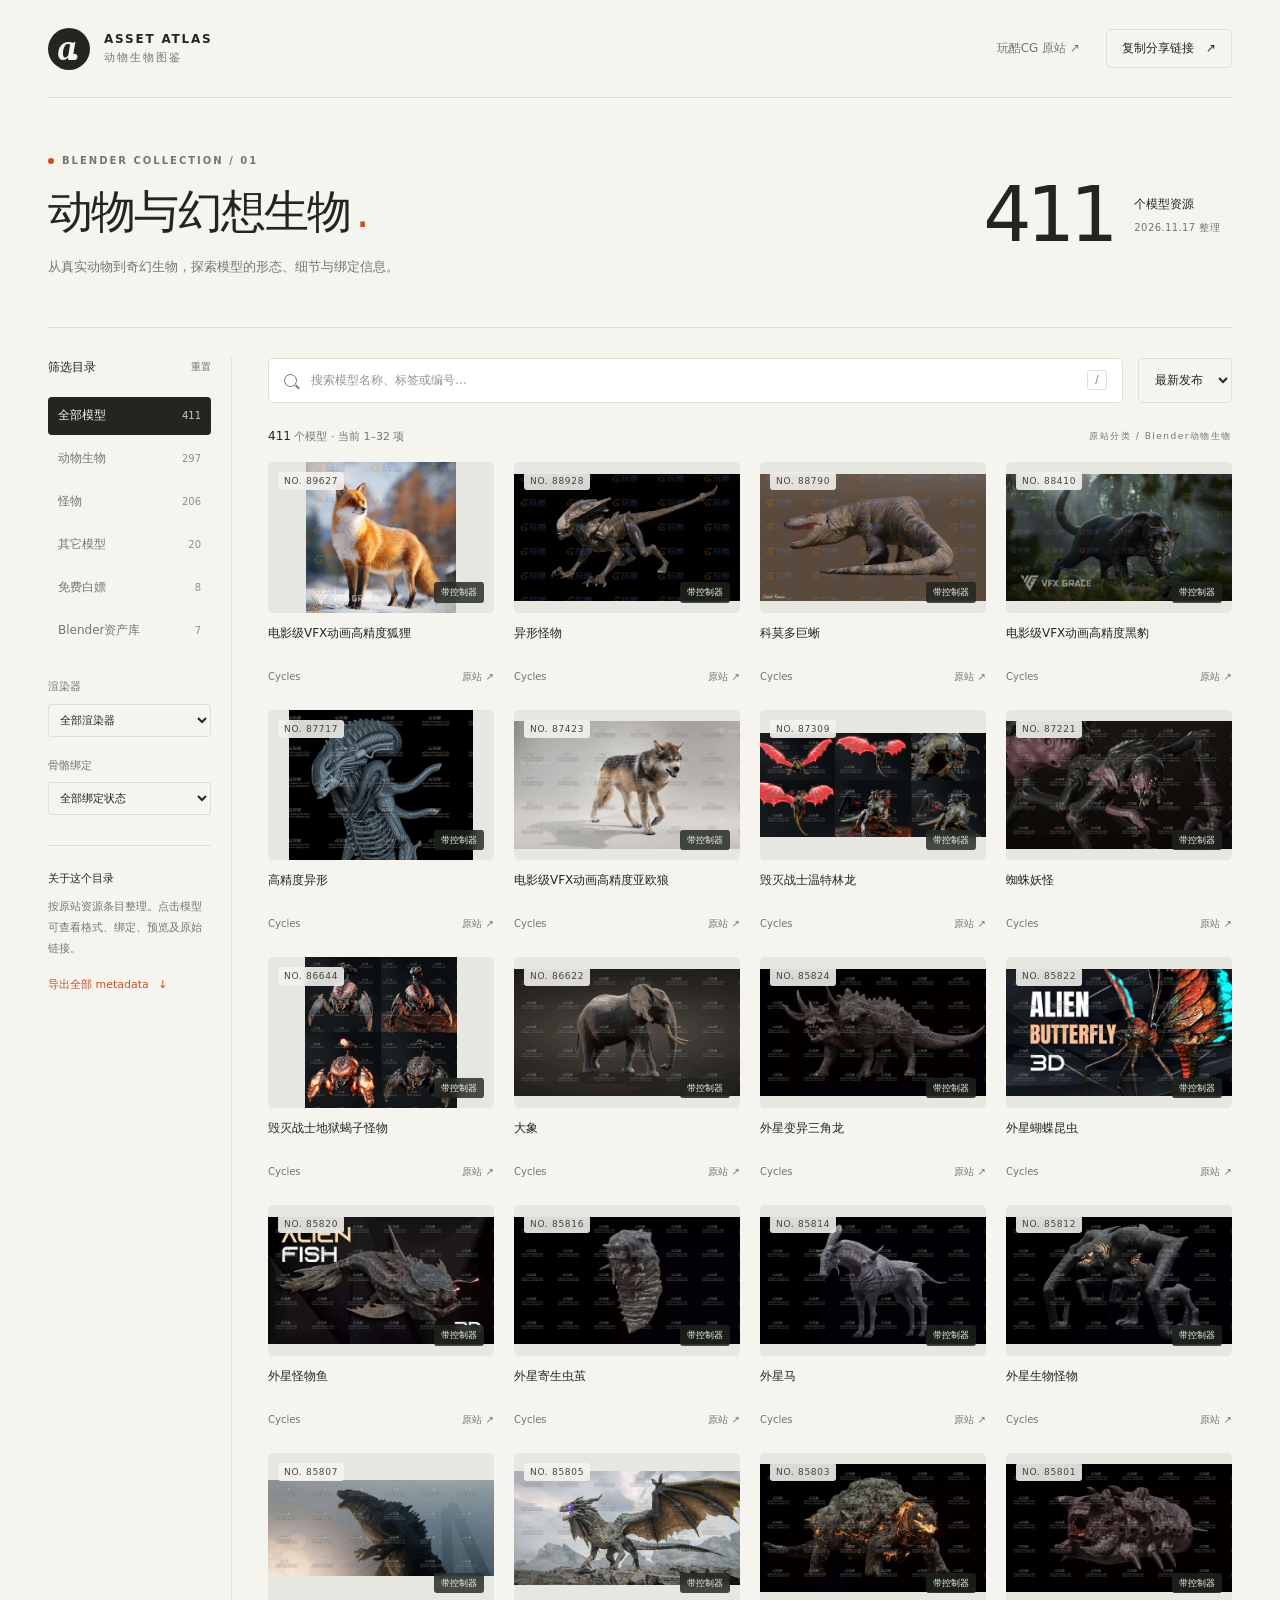
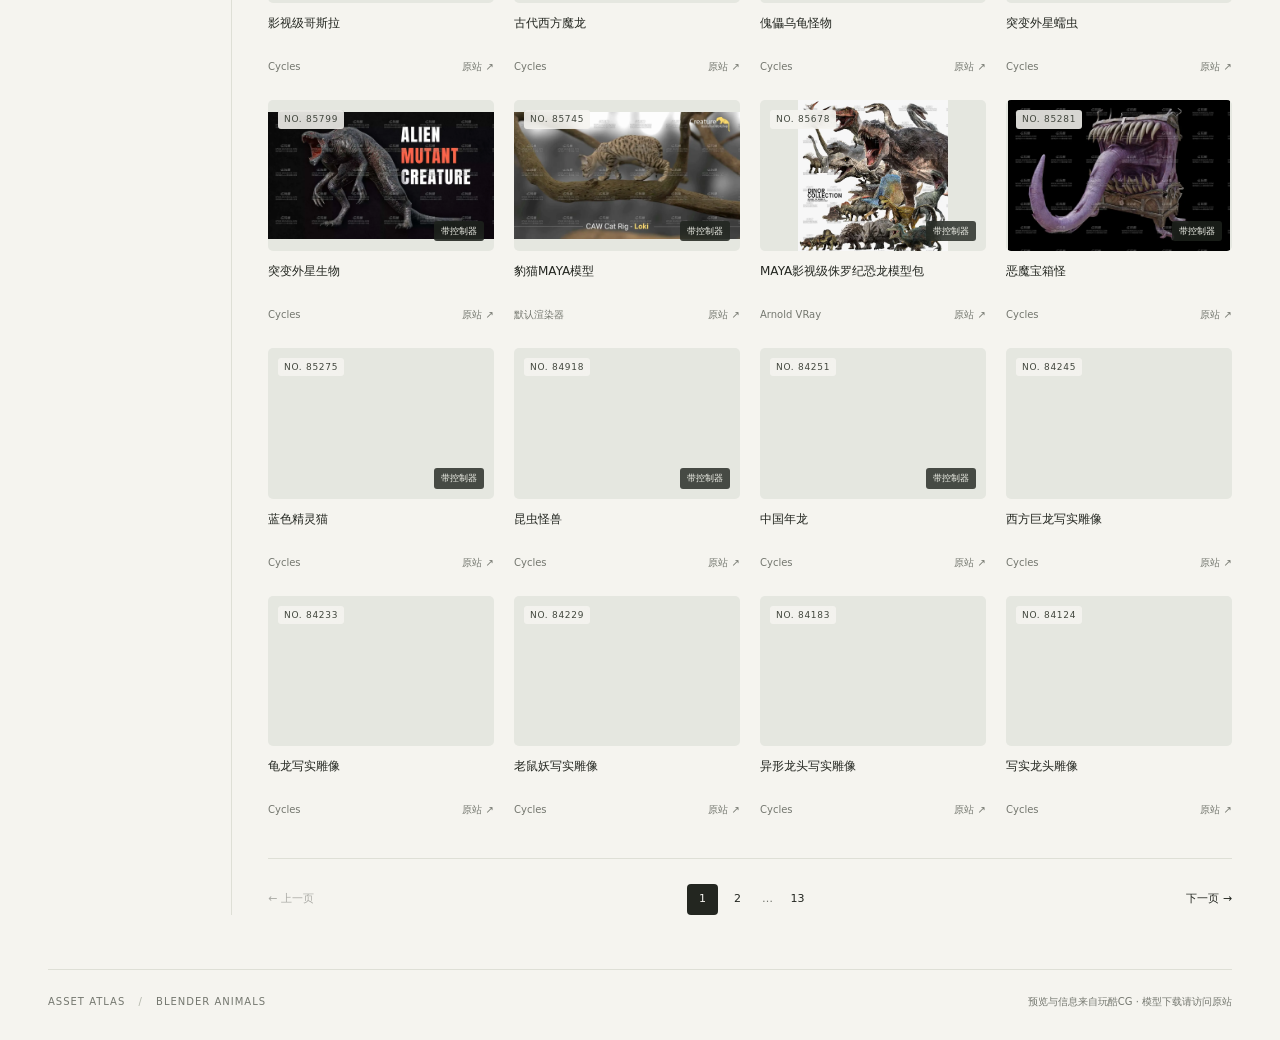
==== index.html @ 4e003e70 "Publish model metadata and preview gallery" ====
<!doctype html>
<html lang="zh-CN">
<head>
  <meta charset="UTF-8">
  <meta name="viewport" content="width=device-width,initial-scale=1">
  <meta name="description" content="浏览 411 个 Blender 动物、生物与幻想角色模型。支持搜索、标签筛选、绑定信息查看和 metadata 导出。">
  <meta name="referrer" content="no-referrer">
  <title>动物生物图鉴 · 411 个 Blender 模型</title>
  <link rel="stylesheet" href="styles.css">
  <script src="catalog.js" defer></script>
  <script src="app.js" defer></script>
</head>
<body>
  <header class="topbar">
    <a class="brand" href="./" aria-label="动物生物图鉴首页"><span class="brand-symbol">a.</span><span>ASSET ATLAS<span class="brand-small">动物生物图鉴</span></span></a>
    <div class="top-actions"><a class="source-link" href="https://www.wankucg.com/category/动物生物模型/blender动物生物" target="_blank" rel="noopener noreferrer">玩酷CG 原站 ↗</a><button id="share-button" class="quiet-button" type="button">复制分享链接 <span aria-hidden="true">↗</span></button></div>
  </header>
  <main>
    <section class="intro">
      <div><p class="eyebrow"><span class="orange-dot"></span> BLENDER COLLECTION / 01</p><h1>动物与幻想生物<span class="title-period">.</span></h1><p class="intro-copy">从真实动物到奇幻生物，探索模型的形态、细节与绑定信息。</p></div>
      <div class="collection-stat"><span id="total-count">411</span><div>个模型资源<span id="collection-date">2026.11.17 更新</span></div></div>
    </section>
    <section class="workspace" aria-label="模型资源浏览">
      <aside class="filters">
        <div class="section-label">筛选目录 <button id="clear-filters" type="button">重置</button></div>
        <div id="tag-filters" class="tag-filters" aria-label="按原站标签筛选"></div>
        <div class="filter-field"><label for="renderer-filter">渲染器</label><select id="renderer-filter"><option value="">全部渲染器</option></select></div>
        <div class="filter-field"><label for="rig-filter">骨骼绑定</label><select id="rig-filter"><option value="">全部绑定状态</option><option value="controller">带控制器</option><option value="rigged">已标注骨骼绑定</option><option value="none">未绑定</option><option value="unknown">未标注</option></select></div>
        <div class="sidebar-note"><span>关于这个目录</span><p>按原站资源条目整理。点击模型可查看格式、绑定、预览及原始链接。</p><button id="export-button" type="button">导出全部 metadata <span aria-hidden="true">↓</span></button></div>
      </aside>
      <div class="results">
        <div class="toolbar"><label class="search-box"><span class="search-icon" aria-hidden="true"></span><span class="sr-only">搜索模型名称、标签或资源编号</span><input id="search" type="search" autocomplete="off" placeholder="搜索模型名称、标签或编号…"><kbd>/</kbd></label><label class="sort-label"><span class="sr-only">排序</span><select id="sort"><option value="newest">最新发布</option><option value="oldest">最早发布</option><option value="title">名称排序</option></select></label></div>
        <div class="result-heading"><p id="result-count" aria-live="polite">正在读取模型目录…</p><span class="format-label">原站分类 / Blender动物生物</span></div>
        <div id="model-grid" class="model-grid" aria-label="模型列表"></div>
        <div id="empty-state" class="empty-state" hidden><span>没有找到匹配的模型</span><p>试试其他名称，或清除筛选条件。</p><button type="button" id="empty-reset" class="primary-button">清除筛选</button></div>
        <nav class="pagination" aria-label="模型分页"><button id="previous-page" type="button">← 上一页</button><div id="page-numbers"></div><button id="next-page" type="button">下一页 →</button></nav>
      </div>
    </section>
  </main>
  <footer><span>ASSET ATLAS <span class="footer-divider">/</span> BLENDER ANIMALS</span><span>预览与信息来自玩酷CG · 模型下载请访问原站</span></footer>
  <dialog id="detail-dialog" aria-labelledby="detail-title">
    <div class="dialog-top"><span id="detail-id"></span><button id="close-detail" type="button" aria-label="关闭模型详情">关闭 <span aria-hidden="true">×</span></button></div>
    <div class="detail-layout"><div class="detail-visual"><div class="detail-image-wrap"><img id="detail-image" alt=""><div id="image-error" hidden>此图暂不可用，可前往原站查看完整预览。</div></div><div class="image-controls"><button id="previous-image" type="button" aria-label="上一张预览">←</button><span id="image-count"></span><button id="next-image" type="button" aria-label="下一张预览">→</button><a id="open-image" target="_blank" rel="noopener noreferrer">查看原图 ↗</a></div></div><div class="detail-info"><p class="eyebrow">BLENDER / ANIMAL & CREATURE</p><h2 id="detail-title"></h2><div id="detail-tags" class="detail-tags"></div><dl id="detail-fields"></dl><div id="description-section"><h3>资源介绍</h3><p id="detail-description"></p></div><div class="detail-actions"><a id="detail-source" class="primary-button" target="_blank" rel="noopener noreferrer">前往原站查看模型 ↗</a><button id="export-item" type="button">导出本项 metadata ↓</button></div></div></div>
  </dialog>
  <div id="toast" class="toast" role="status" aria-live="polite" hidden></div>
  <noscript><p>请启用 JavaScript 以浏览和筛选模型目录。</p></noscript>
</body>
</html>
---- styles.css ----
:root{color-scheme:light;--paper:#f5f4ef;--surface:#fff;--ink:#232620;--subtle:#74776f;--line:#dedfd6;--orange:#c95024;--olive:#667451;--wash:#e9ebe3;font-family:Inter,"PingFang SC","Microsoft YaHei",system-ui,sans-serif;font-synthesis:none}
*{box-sizing:border-box}body{margin:0;background:var(--paper);color:var(--ink);font-size:14px;line-height:1.6}a{color:inherit;text-decoration:none}button,input,select{font:inherit}button,a,select,input{-webkit-tap-highlight-color:transparent}button{cursor:pointer;color:inherit}button:focus-visible,a:focus-visible,input:focus-visible,select:focus-visible{outline:2px solid var(--orange);outline-offset:4px}button{background:none;border:0}button:disabled{opacity:.35;cursor:default}h1,h2,h3,p{margin:0}img{display:block;max-width:100%}[hidden]{display:none!important}.sr-only{position:absolute;width:1px;height:1px;overflow:hidden;clip:rect(0,0,0,0);white-space:nowrap}
.topbar,main,footer{width:min(1600px,calc(100% - 96px));margin:auto}.topbar{min-height:98px;display:flex;align-items:center;justify-content:space-between;border-bottom:1px solid var(--line);gap:24px}.brand{display:flex;align-items:center;gap:14px;font-size:12px;letter-spacing:1.8px;font-weight:600;line-height:1.6}.brand-symbol{height:42px;width:42px;background:var(--ink);color:var(--paper);font-family:Georgia,serif;font-style:italic;font-size:37px;line-height:39px;text-align:center;border-radius:50%;letter-spacing:-5px;padding-right:5px}.brand-small{display:block;font-size:11px;letter-spacing:2px;font-weight:400;color:var(--subtle)}.top-actions{display:flex;align-items:center;gap:26px}.source-link{font-size:12px;color:var(--subtle)}.quiet-button{border:1px solid var(--line);padding:9px 15px;border-radius:5px;font-size:12px}.quiet-button:hover{border-color:var(--ink)}.quiet-button span{margin-left:8px}.intro{padding:55px 0 49px;display:flex;align-items:center;justify-content:space-between;gap:40px}.eyebrow{font-size:10px;letter-spacing:2px;font-weight:600;color:var(--subtle);display:flex;align-items:center;gap:8px}.orange-dot{height:6px;width:6px;border-radius:50%;background:var(--orange)}h1{font-size:clamp(30px,3.5vw,52px);font-weight:500;letter-spacing:-1.8px;line-height:1.25;margin:15px 0 17px}.title-period{color:var(--orange);margin-left:5px}.intro-copy{color:var(--subtle);font-size:13px}.collection-stat{display:flex;align-items:center;gap:21px;padding-right:12px}.collection-stat>span{font-size:76px;line-height:1;font-weight:400;letter-spacing:-5px;font-variant-numeric:tabular-nums}.collection-stat>div{font-size:12px;color:var(--ink)}.collection-stat>div>span{display:block;font-size:10px;color:var(--subtle);margin-top:6px;letter-spacing:.4px}.workspace{border-top:1px solid var(--line);display:grid;grid-template-columns:184px minmax(0,1fr);gap:36px;padding:30px 0 54px}.filters{padding-right:20px;border-right:1px solid var(--line)}.section-label{font-size:12px;display:flex;align-items:center;justify-content:space-between;gap:10px;margin:0 0 20px}.section-label button{font-size:10px;color:var(--subtle);padding:0}.tag-filters{display:grid;gap:5px;margin-bottom:28px}.tag-button{display:flex;align-items:center;justify-content:space-between;gap:12px;text-align:left;font-size:12px;min-height:38px;padding:7px 10px;border-radius:4px;color:var(--subtle)}.tag-button .tag-count{font-size:10px;opacity:.8;font-variant-numeric:tabular-nums}.tag-button:hover{background:var(--wash);color:var(--ink)}.tag-button.active{background:var(--ink);color:var(--paper)}.filter-field{margin:20px 0}.filter-field label{display:block;font-size:11px;color:var(--subtle);margin-bottom:8px}.filter-field select{width:100%;background:transparent;border:1px solid var(--line);padding:8px 7px;border-radius:3px;font-size:11px;color:var(--ink)}.sidebar-note{border-top:1px solid var(--line);padding-top:24px;margin-top:30px;color:var(--subtle);font-size:11px}.sidebar-note>span{color:var(--ink);font-size:11px}.sidebar-note p{margin:9px 0 17px;line-height:1.9}.sidebar-note button{font-size:11px;text-align:left;padding:0;color:var(--orange)}.sidebar-note button span{margin-left:6px}.toolbar{display:flex;gap:15px;height:45px}.search-box{flex:1;display:flex;align-items:center;background:#fff;border:1px solid var(--line);border-radius:5px;gap:12px;padding:0 15px;min-width:0}.search-icon{width:13px;height:13px;border:1.5px solid var(--subtle);border-radius:50%;position:relative;flex:none}.search-icon:after{content:"";position:absolute;width:5px;height:1.5px;background:var(--subtle);right:-4px;bottom:-2px;transform:rotate(45deg)}.search-box input{border:0;background:none;outline:none;min-width:0;width:100%;font-size:12px;color:var(--ink)}.search-box input::placeholder{color:#93968d}.search-box kbd{font-family:inherit;font-size:10px;border:1px solid var(--line);height:20px;line-height:18px;min-width:20px;text-align:center;color:var(--subtle);border-radius:3px}.sort-label{display:flex;align-items:center}.sort-label select{border:1px solid var(--line);height:45px;padding:0 12px;border-radius:5px;color:var(--ink);background:transparent;font-size:12px;max-width:140px}.result-heading{display:flex;align-items:center;justify-content:space-between;gap:16px;margin:24px 0 16px}.result-heading p{color:var(--subtle);font-size:11px}.result-heading strong{color:var(--ink);font-size:12px;font-weight:500}.format-label{font-size:9px;letter-spacing:1.5px;color:var(--subtle)}.model-grid{display:grid;grid-template-columns:repeat(4,minmax(0,1fr));gap:25px 20px}.model-card{min-width:0}.card-open{padding:0;display:block;width:100%;text-align:left}.card-image{margin:0;position:relative;aspect-ratio:1.5;overflow:hidden;background:#e5e7e0;border-radius:5px}.card-image img{width:100%;height:100%;object-fit:contain;transition:transform .25s ease}.card-open:hover .card-image img{transform:scale(1.035)}.card-id{position:absolute;top:10px;left:10px;background:rgba(245,244,239,.88);color:#41463d;padding:2px 6px;border-radius:3px;font-size:9px;letter-spacing:.7px;backdrop-filter:blur(5px)}.card-badge{position:absolute;bottom:10px;right:10px;background:rgba(31,36,29,.8);color:#f2f3eb;padding:3px 7px;border-radius:3px;font-size:9px;backdrop-filter:blur(5px)}.card-title{font-size:12px;font-weight:500;line-height:1.7;display:-webkit-box;-webkit-line-clamp:2;-webkit-box-orient:vertical;overflow:hidden;min-height:41px;margin-top:10px}.card-meta{display:flex;justify-content:space-between;align-items:center;gap:8px;margin-top:5px;font-size:10px;color:var(--subtle)}.card-meta>span{white-space:nowrap;overflow:hidden;text-overflow:ellipsis;max-width:80%}.card-meta a{white-space:nowrap}.card-meta a:hover{color:var(--orange)}.no-preview{height:100%;display:grid;place-items:center;color:var(--subtle);font-size:12px}.empty-state{text-align:center;padding:90px 20px;color:var(--subtle)}.empty-state>span{font-size:20px;color:var(--ink)}.empty-state p{margin:12px 0 24px}.pagination{display:flex;align-items:center;justify-content:space-between;gap:12px;margin-top:40px;border-top:1px solid var(--line);padding-top:24px;font-size:11px}.pagination>button{padding:7px 0;white-space:nowrap}.pagination>div{display:flex;gap:4px;align-items:center}.page-button{width:31px;height:31px;border-radius:4px;font-size:11px;font-variant-numeric:tabular-nums}.page-button.active{background:var(--ink);color:var(--paper)}.page-button:not(.active):hover{background:var(--wash)}.page-ellipsis{color:var(--subtle);padding:0 5px}footer{border-top:1px solid var(--line);display:flex;justify-content:space-between;gap:20px;padding:24px 0 30px;font-size:10px;color:var(--subtle)}footer>span:first-child{letter-spacing:1px}.footer-divider{margin:0 9px;color:#b2b6aa}.primary-button{display:inline-flex;align-items:center;justify-content:center;padding:11px 18px;background:var(--ink);color:var(--paper);border:1px solid var(--ink);border-radius:5px;font-size:12px}.primary-button:hover{background:#444b3e}.toast{position:fixed;bottom:28px;left:50%;transform:translateX(-50%);z-index:10;background:var(--ink);color:var(--paper);padding:12px 23px;font-size:12px;border-radius:6px;box-shadow:0 8px 40px #0002;max-width:calc(100% - 32px);text-align:center}
dialog{border:0;padding:0;border-radius:8px;background:var(--paper);color:var(--ink);width:min(1130px,calc(100% - 40px));max-height:calc(100dvh - 50px);box-shadow:0 20px 100px #0004}dialog::backdrop{background:rgba(22,27,22,.7);backdrop-filter:blur(4px)}.dialog-top{display:flex;align-items:center;justify-content:space-between;padding:17px 24px;border-bottom:1px solid var(--line);font-size:10px;letter-spacing:1px;color:var(--subtle)}.dialog-top button{font-size:11px;display:flex;align-items:center;gap:15px}.dialog-top button span{font-size:23px;line-height:1}.detail-layout{display:grid;grid-template-columns:minmax(0,1.45fr) minmax(0,1fr)}.detail-visual{padding:24px;border-right:1px solid var(--line)}.detail-image-wrap{aspect-ratio:1.2;display:flex;align-items:center;justify-content:center;background:#e4e6df;border-radius:5px;position:relative;overflow:hidden}.detail-image-wrap img{height:100%;width:100%;object-fit:contain}.detail-image-wrap>div{position:absolute;bottom:10px;left:10px;right:10px;background:#f5f4eff0;padding:10px;font-size:11px}.image-controls{display:flex;align-items:center;gap:16px;margin-top:14px;font-size:11px;color:var(--subtle)}.image-controls button{border:1px solid var(--line);width:32px;height:30px;border-radius:4px}.image-controls a{margin-left:auto;font-size:10px}.detail-info{padding:29px 26px}.detail-info .eyebrow{font-size:8px;letter-spacing:1.2px}.detail-info h2{font-size:23px;font-weight:500;line-height:1.5;margin:15px 0}.detail-tags{display:flex;gap:6px;flex-wrap:wrap}.detail-tags span{font-size:10px;background:var(--wash);padding:3px 7px;border-radius:3px}.detail-info dl{margin:24px 0;border-top:1px solid var(--line);padding-top:12px}.detail-info dl>div{display:grid;grid-template-columns:76px minmax(0,1fr);gap:12px;padding:7px 0;font-size:11px}.detail-info dt{color:var(--subtle)}.detail-info dd{margin:0;overflow-wrap:anywhere}.detail-info h3{font-size:11px;font-weight:500;margin-bottom:8px}.detail-info #detail-description{font-size:11px;color:var(--subtle);line-height:1.9;white-space:pre-wrap;overflow-wrap:anywhere}.detail-actions{margin-top:25px;display:flex;gap:15px;flex-direction:column;align-items:stretch}.detail-actions>button{font-size:11px;color:var(--subtle);padding:5px}.detail-actions a{text-align:center}
@media(min-width:1800px){.model-grid{gap:30px 24px}.card-title{font-size:13px}}@media(max-width:1250px){.topbar,main,footer{width:calc(100% - 64px)}.workspace{gap:25px;grid-template-columns:165px minmax(0,1fr)}.model-grid{grid-template-columns:repeat(3,minmax(0,1fr));gap:24px 17px}.collection-stat>span{font-size:62px}.intro{padding:42px 0}}
@media(max-width:900px){.topbar,main,footer{width:calc(100% - 40px)}.topbar{min-height:80px}.source-link{display:none}.intro{gap:20px}.intro-copy{max-width:380px;font-size:12px}.collection-stat{gap:12px;padding:0}.collection-stat>span{font-size:54px}.collection-stat>div{font-size:10px}.collection-stat>div>span{font-size:9px}.workspace{display:block}.filters{border-right:0;padding:0;display:flex;flex-wrap:wrap;gap:12px 16px;margin-bottom:20px;align-items:center}.section-label{display:none}.tag-filters{display:flex;flex-wrap:wrap;gap:7px;flex:1 0 100%;margin:0}.tag-button{border:1px solid var(--line);padding:6px 11px;min-height:34px;gap:8px;font-size:11px}.filter-field{margin:0;flex:1;max-width:220px}.filter-field label{display:none}.filter-field select{height:35px}.sidebar-note{border:0;margin:0;padding:0;margin-left:auto;align-self:center}.sidebar-note>span,.sidebar-note p{display:none}.sidebar-note button{font-size:10px}.model-grid{grid-template-columns:repeat(3,minmax(0,1fr))}.detail-layout{grid-template-columns:1fr}.detail-visual{border-right:0;padding:20px 24px 0}.detail-image-wrap{aspect-ratio:1.75}.detail-info{padding:25px}.detail-info h2{font-size:21px}.detail-info dl{display:grid;grid-template-columns:1fr 1fr;gap:0 25px}}
@media(max-width:560px){.topbar,main,footer{width:calc(100% - 32px)}.topbar{min-height:74px}.brand{gap:10px;font-size:10px;letter-spacing:1px}.brand-symbol{height:34px;width:34px;font-size:30px;line-height:31px}.brand-small{font-size:9px;letter-spacing:1px}.quiet-button{font-size:10px;padding:8px 9px}.quiet-button span{display:none}.top-actions{gap:8px}.intro{padding:31px 0;align-items:flex-start;flex-direction:column;gap:22px}.eyebrow{font-size:8px;letter-spacing:1.5px}h1{font-size:32px;letter-spacing:-1px;margin:12px 0}.intro-copy{font-size:11px;max-width:none}.collection-stat{gap:13px;align-items:center}.collection-stat>span{font-size:40px;letter-spacing:-2px}.collection-stat>div{display:flex;gap:12px;align-items:baseline;font-size:11px}.collection-stat>div>span{margin:0}.workspace{padding-top:23px}.filters{gap:12px 10px}.filter-field{max-width:none;min-width:0}.sidebar-note{flex:1 0 100%;margin:0}.sidebar-note button{min-height:30px}.tag-button{font-size:10px;padding:6px 9px;min-height:36px}.toolbar{height:42px;gap:9px}.search-box{gap:10px;padding:0 11px}.search-box input{font-size:12px}.search-box kbd{display:none}.sort-label select{height:42px;max-width:100px;font-size:10px;padding:0 7px}.model-grid{grid-template-columns:repeat(2,minmax(0,1fr));gap:24px 12px}.card-title{font-size:11px;min-height:38px}.card-image{aspect-ratio:1.3}.card-id{top:6px;left:6px;font-size:8px;padding:1px 4px}.card-badge{bottom:6px;right:6px;font-size:8px;padding:2px 5px}.card-meta{font-size:9px}.format-label{font-size:8px;letter-spacing:.7px}.result-heading{margin-top:20px}.pagination{font-size:10px;margin-top:28px;gap:6px}.page-button{width:26px;height:30px;font-size:10px}.pagination>div{gap:0}.page-ellipsis{padding:0 3px}.pagination>button{font-size:10px}footer{display:block;font-size:9px;line-height:2.3}footer>span{display:block}dialog{width:calc(100% - 20px);max-height:calc(100dvh - 24px);border-radius:6px}.dialog-top{padding:13px 16px}.detail-visual{padding:15px 16px 0}.detail-image-wrap{aspect-ratio:1.3}.detail-info{padding:24px 19px}.detail-info h2{font-size:19px}.detail-info dl{display:block}.detail-info dl>div{grid-template-columns:70px minmax(0,1fr)}.image-controls{gap:13px}.image-controls button{height:36px;width:36px}.dialog-top button{min-height:30px}}
@media(prefers-reduced-motion:reduce){*,*::before,*::after{transition:none!important;scroll-behavior:auto!important}}
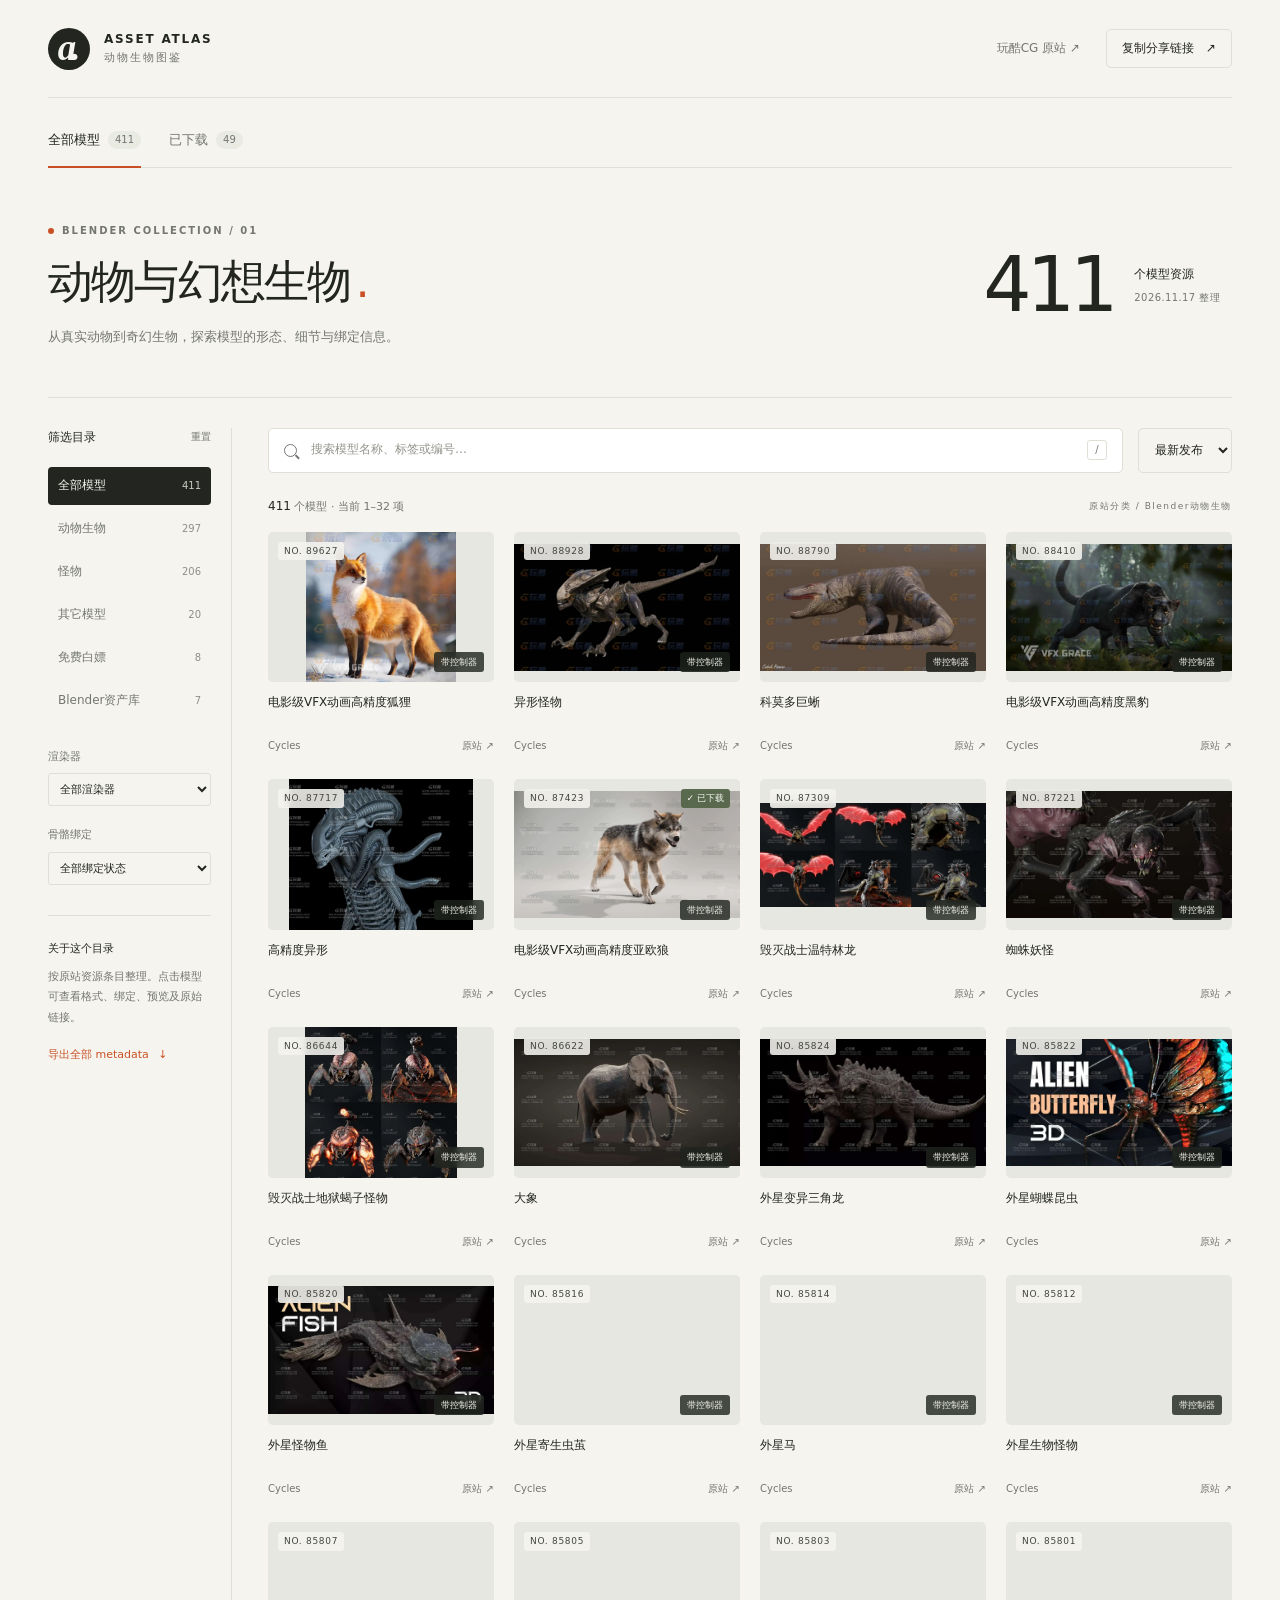
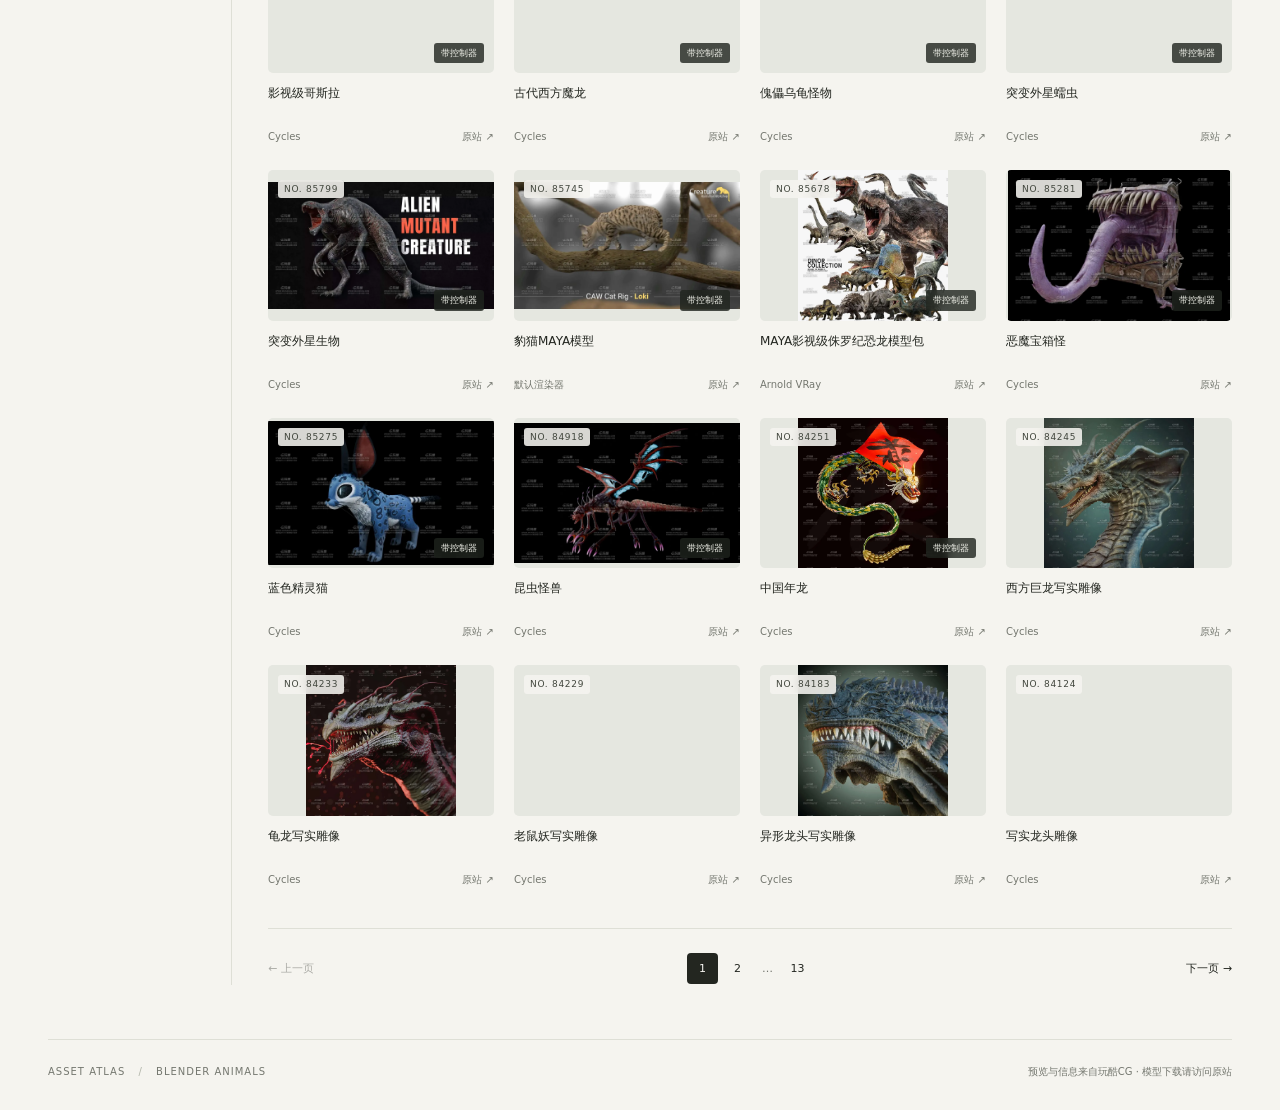
==== commit c4caa647: "Add downloaded animal gallery organized by daily quota" ====
--- a/index.html
+++ b/index.html
@@ -6,9 +6,10 @@
   <meta name="description" content="浏览 411 个 Blender 动物、生物与幻想角色模型。支持搜索、标签筛选、绑定信息查看和 metadata 导出。">
   <meta name="referrer" content="no-referrer">
   <title>动物生物图鉴 · 411 个 Blender 模型</title>
-  <link rel="stylesheet" href="styles.css">
+  <link rel="stylesheet" href="styles.css?v=20261118-1">
   <script src="catalog.js" defer></script>
-  <script src="app.js" defer></script>
+  <script src="downloads.js" defer></script>
+  <script src="app.js?v=20261118-1" defer></script>
 </head>
 <body>
   <header class="topbar">
@@ -16,6 +17,7 @@
     <div class="top-actions"><a class="source-link" href="https://www.wankucg.com/category/动物生物模型/blender动物生物" target="_blank" rel="noopener noreferrer">玩酷CG 原站 ↗</a><button id="share-button" class="quiet-button" type="button">复制分享链接 <span aria-hidden="true">↗</span></button></div>
   </header>
   <main>
+    <nav class="collection-nav" aria-label="资源目录"><a href="./" aria-current="page">全部模型 <span id="nav-all-count">411</span></a><a href="downloaded/">已下载 <span id="nav-downloaded-count">—</span></a></nav>
     <section class="intro">
       <div><p class="eyebrow"><span class="orange-dot"></span> BLENDER COLLECTION / 01</p><h1>动物与幻想生物<span class="title-period">.</span></h1><p class="intro-copy">从真实动物到奇幻生物，探索模型的形态、细节与绑定信息。</p></div>
       <div class="collection-stat"><span id="total-count">411</span><div>个模型资源<span id="collection-date">2026.11.17 更新</span></div></div>
@@ -40,7 +42,7 @@
   <footer><span>ASSET ATLAS <span class="footer-divider">/</span> BLENDER ANIMALS</span><span>预览与信息来自玩酷CG · 模型下载请访问原站</span></footer>
   <dialog id="detail-dialog" aria-labelledby="detail-title">
     <div class="dialog-top"><span id="detail-id"></span><button id="close-detail" type="button" aria-label="关闭模型详情">关闭 <span aria-hidden="true">×</span></button></div>
-    <div class="detail-layout"><div class="detail-visual"><div class="detail-image-wrap"><img id="detail-image" alt=""><div id="image-error" hidden>此图暂不可用，可前往原站查看完整预览。</div></div><div class="image-controls"><button id="previous-image" type="button" aria-label="上一张预览">←</button><span id="image-count"></span><button id="next-image" type="button" aria-label="下一张预览">→</button><a id="open-image" target="_blank" rel="noopener noreferrer">查看原图 ↗</a></div></div><div class="detail-info"><p class="eyebrow">BLENDER / ANIMAL & CREATURE</p><h2 id="detail-title"></h2><div id="detail-tags" class="detail-tags"></div><dl id="detail-fields"></dl><div id="description-section"><h3>资源介绍</h3><p id="detail-description"></p></div><div class="detail-actions"><a id="detail-source" class="primary-button" target="_blank" rel="noopener noreferrer">前往原站查看模型 ↗</a><button id="export-item" type="button">导出本项 metadata ↓</button></div></div></div>
+    <div class="detail-layout"><div class="detail-visual"><div class="detail-image-wrap"><img id="detail-image" alt=""><div id="image-error" hidden>此图暂不可用，可前往原站查看完整预览。</div></div><div class="image-controls"><button id="previous-image" type="button" aria-label="上一张预览">←</button><span id="image-count"></span><button id="next-image" type="button" aria-label="下一张预览">→</button><a id="open-image" target="_blank" rel="noopener noreferrer">查看原图 ↗</a></div></div><div class="detail-info"><p class="eyebrow">BLENDER / ANIMAL & CREATURE</p><h2 id="detail-title"></h2><div id="detail-tags" class="detail-tags"></div><div id="detail-download" class="detail-download" hidden></div><dl id="detail-fields"></dl><div id="description-section"><h3>资源介绍</h3><p id="detail-description"></p></div><div class="detail-actions"><a id="detail-source" class="primary-button" target="_blank" rel="noopener noreferrer">前往原站查看模型 ↗</a><button id="export-item" type="button">导出本项 metadata ↓</button></div></div></div>
   </dialog>
   <div id="toast" class="toast" role="status" aria-live="polite" hidden></div>
   <noscript><p>请启用 JavaScript 以浏览和筛选模型目录。</p></noscript>
--- a/styles.css
+++ b/styles.css
@@ -6,3 +6,7 @@
 @media(max-width:900px){.topbar,main,footer{width:calc(100% - 40px)}.topbar{min-height:80px}.source-link{display:none}.intro{gap:20px}.intro-copy{max-width:380px;font-size:12px}.collection-stat{gap:12px;padding:0}.collection-stat>span{font-size:54px}.collection-stat>div{font-size:10px}.collection-stat>div>span{font-size:9px}.workspace{display:block}.filters{border-right:0;padding:0;display:flex;flex-wrap:wrap;gap:12px 16px;margin-bottom:20px;align-items:center}.section-label{display:none}.tag-filters{display:flex;flex-wrap:wrap;gap:7px;flex:1 0 100%;margin:0}.tag-button{border:1px solid var(--line);padding:6px 11px;min-height:34px;gap:8px;font-size:11px}.filter-field{margin:0;flex:1;max-width:220px}.filter-field label{display:none}.filter-field select{height:35px}.sidebar-note{border:0;margin:0;padding:0;margin-left:auto;align-self:center}.sidebar-note>span,.sidebar-note p{display:none}.sidebar-note button{font-size:10px}.model-grid{grid-template-columns:repeat(3,minmax(0,1fr))}.detail-layout{grid-template-columns:1fr}.detail-visual{border-right:0;padding:20px 24px 0}.detail-image-wrap{aspect-ratio:1.75}.detail-info{padding:25px}.detail-info h2{font-size:21px}.detail-info dl{display:grid;grid-template-columns:1fr 1fr;gap:0 25px}}
 @media(max-width:560px){.topbar,main,footer{width:calc(100% - 32px)}.topbar{min-height:74px}.brand{gap:10px;font-size:10px;letter-spacing:1px}.brand-symbol{height:34px;width:34px;font-size:30px;line-height:31px}.brand-small{font-size:9px;letter-spacing:1px}.quiet-button{font-size:10px;padding:8px 9px}.quiet-button span{display:none}.top-actions{gap:8px}.intro{padding:31px 0;align-items:flex-start;flex-direction:column;gap:22px}.eyebrow{font-size:8px;letter-spacing:1.5px}h1{font-size:32px;letter-spacing:-1px;margin:12px 0}.intro-copy{font-size:11px;max-width:none}.collection-stat{gap:13px;align-items:center}.collection-stat>span{font-size:40px;letter-spacing:-2px}.collection-stat>div{display:flex;gap:12px;align-items:baseline;font-size:11px}.collection-stat>div>span{margin:0}.workspace{padding-top:23px}.filters{gap:12px 10px}.filter-field{max-width:none;min-width:0}.sidebar-note{flex:1 0 100%;margin:0}.sidebar-note button{min-height:30px}.tag-button{font-size:10px;padding:6px 9px;min-height:36px}.toolbar{height:42px;gap:9px}.search-box{gap:10px;padding:0 11px}.search-box input{font-size:12px}.search-box kbd{display:none}.sort-label select{height:42px;max-width:100px;font-size:10px;padding:0 7px}.model-grid{grid-template-columns:repeat(2,minmax(0,1fr));gap:24px 12px}.card-title{font-size:11px;min-height:38px}.card-image{aspect-ratio:1.3}.card-id{top:6px;left:6px;font-size:8px;padding:1px 4px}.card-badge{bottom:6px;right:6px;font-size:8px;padding:2px 5px}.card-meta{font-size:9px}.format-label{font-size:8px;letter-spacing:.7px}.result-heading{margin-top:20px}.pagination{font-size:10px;margin-top:28px;gap:6px}.page-button{width:26px;height:30px;font-size:10px}.pagination>div{gap:0}.page-ellipsis{padding:0 3px}.pagination>button{font-size:10px}footer{display:block;font-size:9px;line-height:2.3}footer>span{display:block}dialog{width:calc(100% - 20px);max-height:calc(100dvh - 24px);border-radius:6px}.dialog-top{padding:13px 16px}.detail-visual{padding:15px 16px 0}.detail-image-wrap{aspect-ratio:1.3}.detail-info{padding:24px 19px}.detail-info h2{font-size:19px}.detail-info dl{display:block}.detail-info dl>div{grid-template-columns:70px minmax(0,1fr)}.image-controls{gap:13px}.image-controls button{height:36px;width:36px}.dialog-top button{min-height:30px}}
 @media(prefers-reduced-motion:reduce){*,*::before,*::after{transition:none!important;scroll-behavior:auto!important}}
+.collection-nav{display:flex;gap:28px;border-bottom:1px solid var(--line);padding-top:19px}.collection-nav>a{display:flex;align-items:center;gap:8px;padding:13px 0 15px;color:var(--subtle);font-size:13px;border-bottom:2px solid transparent;margin-bottom:-1px}.collection-nav>a[aria-current=page]{color:var(--ink);border-color:var(--orange);font-weight:600}.collection-nav>a:hover{color:var(--orange)}.collection-nav>a>span{font-size:10px;font-variant-numeric:tabular-nums;padding:1px 7px;border-radius:20px;background:var(--wash);color:var(--subtle);font-weight:400}.download-summary{display:flex;align-items:center;flex-wrap:wrap;gap:14px 26px;padding:0 0 25px;color:var(--subtle);font-size:12px}.download-summary strong{color:var(--ink);font-weight:500;font-variant-numeric:tabular-nums;margin-right:4px}.storage-status{color:var(--olive)}.storage-status>span{margin-right:5px}.download-batch{grid-column:1/-1;display:flex;align-items:center;justify-content:space-between;gap:16px;padding:0 0 14px;border-bottom:1px solid var(--line);margin-bottom:-4px}.download-batch h2{font-size:18px;font-weight:500;font-variant-numeric:tabular-nums;letter-spacing:.3px;margin:0}.download-batch h2>span{font-size:10px;font-weight:400;letter-spacing:0;color:var(--subtle);margin-left:12px}.download-batch p{font-size:11px;color:var(--subtle);white-space:nowrap}.download-badge{position:absolute;top:10px;right:10px;color:#f6f8f2;background:#536548ed;backdrop-filter:blur(5px);border-radius:3px;padding:2px 6px;font-size:9px}.download-meta{display:flex;justify-content:space-between;gap:8px;border-top:1px solid var(--line);padding-top:9px;margin-top:10px;font-size:10px;color:var(--subtle);font-variant-numeric:tabular-nums}.detail-download{display:flex;justify-content:space-between;gap:12px;margin-top:18px;padding:11px 12px;border-radius:4px;background:#e4eadf;color:#49603f;font-size:11px}.detail-download>a{font-size:10px;text-decoration:underline;text-underline-offset:3px}
+@media(max-width:560px){.collection-nav{padding-top:8px;gap:24px}.collection-nav>a{font-size:12px;padding:12px 0}.download-summary{font-size:10px;gap:10px 18px;padding-bottom:20px}.download-batch{gap:8px;padding-bottom:12px}.download-batch h2{font-size:15px}.download-batch h2>span{font-size:9px;margin-left:7px}.download-batch p{font-size:9px}.download-badge{top:6px;right:6px;font-size:8px;padding:1px 4px}.download-meta{font-size:9px;padding-top:7px;margin-top:9px}.detail-download{flex-wrap:wrap}}
+
+[data-view="downloaded"] .intro{padding:28px 0 24px}[data-view="downloaded"] h1{font-size:clamp(32px,3.3vw,44px);margin:10px 0 12px}[data-view="downloaded"] .collection-stat>span{font-size:64px}[data-view="downloaded"] .download-summary{padding-bottom:22px}@media(max-width:560px){[data-view="downloaded"] .collection-stat>span{font-size:40px}}
